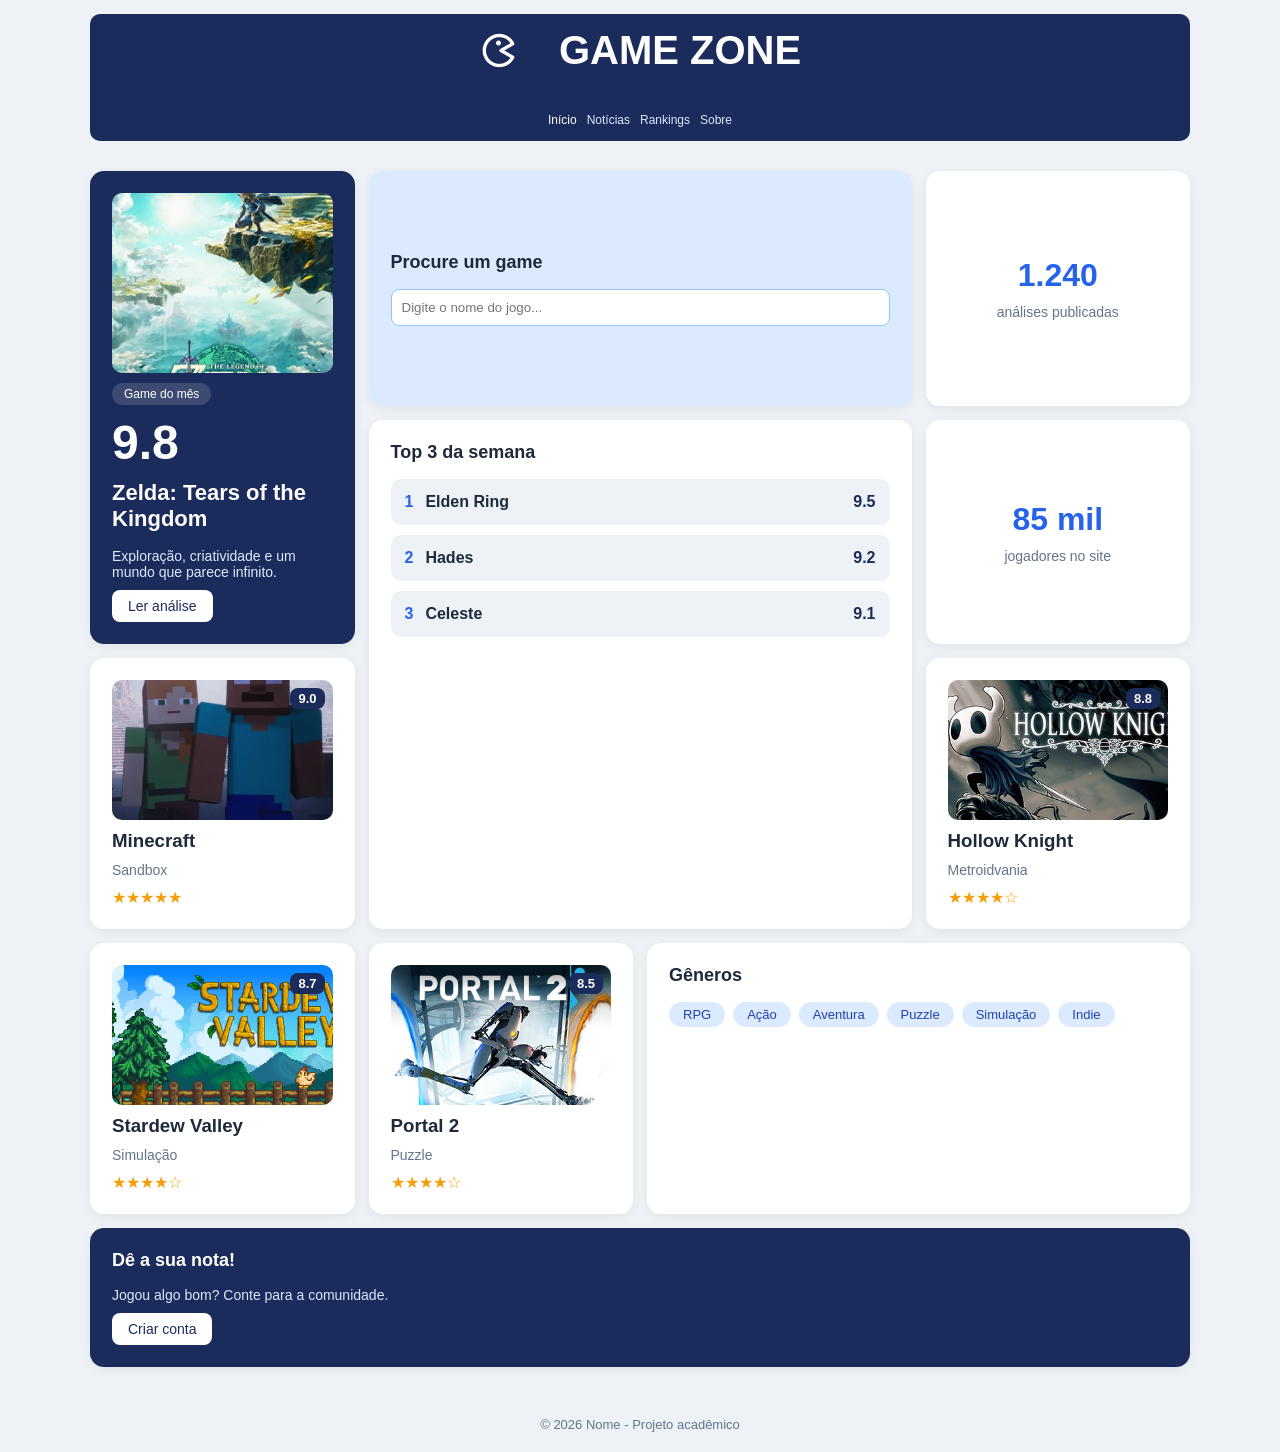
==== index.html @ fe99e579 "Add files via upload" ====
<!DOCTYPE html>
<html lang="pt-BR">

<head>
    <meta charset="UTF-8">
    <meta name="viewport" content="width=device-width, initial-scale=1.0">
    <title>Avaliações de Games</title>
    <link rel="stylesheet" href="style.css">
    <link rel="stylesheet" href="styleindex.css" />
    <link rel="stylesheet" href="https://unpkg.com/boxicons@2.1.4/css/boxicons.min.css">
</head>

<body>
    <header class="cabecalho">
        <span class="logo"><i class="bx bx-game"></i> Game Zone</span>
        <nav class="menu">
            <a class="ativo" href="index.html">Início</a>
            <a href="noticias.html">Notícias</a>
            <a href="jogos.html">Rankings</a>
            <a href="equipe.html">Sobre</a>
        </nav>
    </header>

    <main class="bento">
        <section class="card principal azul">
            <img src="img/zelda.jpg" alt="Zelda: Tears of the Kingdom">
            <span class="selo">Game do mês</span>
            <div class="nota-grande">9.8</div>
            <h2>Zelda: Tears of the Kingdom</h2>
            <p>Exploração, criatividade e um mundo que parece infinito.</p>
            <a class="botao" href="#">Ler análise</a>
        </section>

        <section class="card pesquisa azul-claro">
            <h2>Procure um game</h2>
            <input type="search" aria-label="Procurar um game" placeholder="Digite o nome do jogo...">
        </section>

        <section class="card avaliacao">
            <strong>1.240</strong>
            <p>análises publicadas</p>
        </section>

        <section class="card jogadores">
            <strong>85 mil</strong>
            <p>jogadores no site</p>
        </section>

        <section class="card top3">
            <h2>Top 3 da semana</h2>
            <ol>
                <li><b>1</b><span>Elden Ring</span><em>9.5</em></li>
                <li><b>2</b><span>Hades</span><em>9.2</em></li>
                <li><b>3</b><span>Celeste</span><em>9.1</em></li>
            </ol>
        </section>

        <section class="card cartao-jogos">
            <div class="nota">9.0</div>
            <img src="img/minecraft.png" alt="Minecraft">
            <h3>Minecraft</h3>
            <p>Sandbox</p>
            <div class="estrelas">★★★★★</div>
        </section>

        <section class="card cartao-jogos">
            <div class="nota">8.8</div>
            <img src="img/hollow-knight.jpg" alt="Hollow Knight">
            <h3>Hollow Knight</h3>
            <p>Metroidvania</p>
            <div class="estrelas">★★★★☆</div>
        </section>

        <section class="card cartao-jogos">
            <div class="nota">8.7</div>
            <img src="img/stardew-valley.jpg" alt="Stardew Valley">
            <h3>Stardew Valley</h3>
            <p>Simulação</p>
            <div class="estrelas">★★★★☆</div>
        </section>

        <section class="card cartao-jogos">
            <div class="nota">8.5</div>
            <img src="img/portal-2.jpg" alt="Portal 2">
            <h3>Portal 2</h3>
            <p>Puzzle</p>
            <div class="estrelas">★★★★☆</div>
        </section>

        <section class="card generos">
            <h2>Gêneros</h2>
            <div>
                <a>RPG</a>
                <a>Ação</a>
                <a>Aventura</a>
                <a>Puzzle</a>
                <a>Simulação</a>
                <a>Indie</a>
            </div>
        </section>

        <section class="card avalie azul">
            <h2>Dê a sua nota!</h2>
            <p>Jogou algo bom? Conte para a comunidade.</p>
            <a class="botao" href="">Criar conta</a>
        </section>
    </main>

    <footer>© 2026 Nome - Projeto acadêmico</footer>
</body>

</html>
---- style.css ----
/* 
   CONFIGURAÇÃO GERAL
 */

* {
  box-sizing: border-box;
  margin: 0;
  padding: 0;
}

body {
  background: #eef2f7;
  color: #1e293b;
  font-family: Arial, sans-serif;
}

/* 
   CABEÇALHO GAME ZONE
 */

.cabecalho {
  display: flex;
  flex-direction: column;

  justify-content: center;
  align-items: center;

  gap: 40px;

  max-width: 1100px;
  margin: 14px auto;

  padding: 14px 20px;

  background: #1b2b5b;
  border-radius: 10px;
}

/* LOGO */

.logo {
  display: flex;
  align-items: center;
  gap: 40px;

  color: #ffffff;
  font-size: 40px;
  font-weight: bold;

  text-transform: uppercase;
}

/* MENU DE NAVEGAÇÃO */

.menu {
  display: flex;
  justify-content: center;
  align-items: center;

  gap: 10px;
}

.menu a {
  color: #dbeafe;
  text-decoration: none;

  font-size: 12px;

  transition: 0.3s;
}

.menu a:hover,
.menu a.ativo {
  color: #ffffff;
}

/* 
   CONTEÚDO PRINCIPAL
 */

main {
  max-width: 1100px;
  margin: 30px auto;
  padding: 20px;
}

/* 
   NOTÍCIAS
 */

.noticias {
  margin-bottom: 35px;
}

.noticias h2 {
  font-size: 24px;
  margin-bottom: 18px;

  color: #1e293b;
}

/* 
   CARDS DAS NOTÍCIAS*/

.card-noticia {
  display: flex;
  align-items: flex-start;

  gap: 15px;

  background: #ffffff;

  padding: 16px;
  margin-bottom: 15px;

  border-radius: 12px;

  box-shadow: 0 3px 12px rgba(0, 0, 0, 0.05);

  transition: 0.3s;
}

/* EFEITO DO CARD */

.card-noticia:hover {
  transform: translateY(-3px);

  box-shadow: 0 5px 18px rgba(0, 0, 0, 0.1);
}

/* 
   IMAGENS DAS NOTÍCIAS
 */

.card-noticia img {
  width: 90px;
  height: 132px;

  object-fit: cover;

  border-radius: 8px;

  flex-shrink: 0;
}

/* 
   INFORMAÇÕES DAS NOTÍCIAS*/

.informacoes {
  display: flex;
  flex-direction: column;
  align-items: flex-start;

  gap: 7px;
}

.informacoes h3 {
  font-size: 17px;
  color: #1e293b;
}

.informacoes p {
  font-size: 14px;
  color: #64748b;
}

.informacoes small {
  font-size: 11px;
  color: #64748b;
}

/* AVALIAÇÕES*/

.avaliacao span {
  color: #64748b;
  font-size: 12px;
}

/*  BOTÃO DE CURTIR*/

.btn-curtir {
  margin-top: 12px;

  padding: 7px 14px;

  border: 1px solid #2563eb;
  border-radius: 8px;

  background: transparent;
  color: #2563eb;

  cursor: pointer;
  font-size: 14px;

  transition: 0.3s;
}

.btn-curtir:hover {
  background: #2563eb;
  color: #ffffff;
}

/*BENTO GRID - OUTRAS PÁGINAS*/

.bento-grid {
  display: grid;

  grid-template-columns: repeat(4, 1fr);

  gap: 14px;

  max-width: 1000px;
  margin: 0 auto;

  padding: 20px;
}

.card {
  background: #ffffff;
  border-radius: 14px;
  padding: 22px;
}

.card h2 {
  font-size: 18px;
  margin-bottom: 6px;
}

.card p {
  color: #64748b;
  font-size: 14px;
}

.card i {
  font-size: 32px;
  color: #2563eb;

  margin-bottom: 10px;

  display: block;
}

/* TAMANHOS DOS CARDS */

.largo {
  grid-column: span 2;
}

.alto {
  grid-row: span 2;
}

.grande {
  grid-column: span 2;
  grid-row: span 2;
}

/* CARD AZUL */

.azul {
  background: #2563eb;
  color: #ffffff;
}

.azul p {
  color: #dbeafe;
}

.azul i {
  color: #ffffff;
}

/* CARD AZUL CLARO */

.azul-claro {
  background: #dbeafe;
}

.azul-claro i {
  color: #1e40af;
}

/* LINKS DOS CARDS */

.card a {
  color: #2563eb;
  text-decoration: none;
}

.card a:hover {
  text-decoration: underline;
}

footer {
  text-align: center;
  color: #64748b;
  font-size: 13px;
  padding: 20px;
}

/* RESPONSIVIDADE */

@media (max-width: 700px) {
  main {
    padding: 12px;
  }

  .cabecalho {
    margin: 10px;
    padding: 15px;
  }

  .card-noticia {
    gap: 10px;
    padding: 12px;
  }

  .card-noticia img {
    width: 75px;
    height: 110px;
  }

  .informacoes h3 {
    font-size: 15px;
  }

  .bento-grid {
    grid-template-columns: 1fr;
  }

  .largo,
  .grande,
  .alto {
    grid-column: span 1;
    grid-row: span 1;
  }
}
---- styleindex.css ----
/* HOME - BENTO GRID
   Base dos cards (.card, .azul, .azul-claro) vem do style.css.
   Aqui: só o grid e o que é exclusivo da home. */

.bento {
  display: grid;
  grid-template-columns: repeat(4, 1fr);
  /* "." = célula livre: os 4 jogos entram nela em ordem */
  grid-template-areas:
    "principal pesquisa pesquisa num1"
    "principal ranking  ranking  num2"
    ".         ranking  ranking  ."
    ".         .        generos  generos"
    "chamada   chamada  chamada  chamada";
  gap: 14px;
  padding: 0; /* o main já tem padding */
}

.bento .card {
  display: flex;
  flex-direction: column;
  gap: 10px;
  box-shadow: 0 3px 12px rgba(0, 0, 0, 0.06);
}

/* posições */
.principal        { grid-area: principal; }
.pesquisa         { grid-area: pesquisa; justify-content: center; }
.avaliacao, .jogadores { justify-content: center; text-align: center; }
.avaliacao        { grid-area: num1; }
.jogadores        { grid-area: num2; }
.top3             { grid-area: ranking; }
.generos          { grid-area: generos; }
.avalie           { grid-area: chamada; align-items: flex-start; }

/* destaque */
.principal img {
  width: 100%;
  height: 180px;
  object-fit: cover;
  border-radius: 10px;
}
.principal h2 { font-size: 22px; }
.selo {
  align-self: flex-start;
  padding: 4px 12px;
  border-radius: 20px;
  background: rgba(255, 255, 255, 0.15);
  font-size: 12px;
}
.nota-grande { font-size: 48px; font-weight: bold; }

/* busca */
.pesquisa input {
  padding: 10px;
  border: 1px solid #93c5fd;
  border-radius: 8px;
}

/* números */
.avaliacao strong, .jogadores strong { font-size: 32px; color: #2563eb; }

/* ranking */
.top3 ol { list-style: none; display: flex; flex-direction: column; gap: 10px; }
.top3 li {
  display: flex;
  align-items: center;
  gap: 12px;
  padding: 14px;
  border-radius: 10px;
  background: #eef2f7;
}
.top3 li span { flex: 1; font-weight: bold; }
.top3 li b { color: #2563eb; }
.top3 li em { font-style: normal; font-weight: bold; color: #1b2b5b; }

/* jogos */
.cartao-jogos { position: relative; }
.cartao-jogos img {
  width: 100%;
  height: 140px;
  object-fit: cover;
  border-radius: 10px;
}
.cartao-jogos .nota {
  position: absolute;
  top: 30px;
  right: 30px;
  padding: 3px 8px;
  border-radius: 8px;
  background: #1b2b5b;
  color: #ffffff;
  font-size: 13px;
  font-weight: bold;
}
.estrelas { color: #f59e0b; }

/* gêneros */
.generos div { display: flex; flex-wrap: wrap; gap: 8px; }
.generos a {
  padding: 5px 14px;
  border-radius: 20px;
  background: #dbeafe;
  color: #1e40af;
  font-size: 13px;
}

/* botão (.card a pinta de azul, por isso .card .botao) */
.card .botao {
  align-self: flex-start;
  margin-top: auto;
  padding: 8px 16px;
  border-radius: 8px;
  background: #2563eb;
  color: #ffffff;
  font-size: 14px;
  text-decoration: none;
}

/* azul da nav (#1b2b5b) nos cards azuis da home */
.bento .azul { background: #1b2b5b; }
.azul .botao { background: #ffffff; color: #1b2b5b; }

/* celular: 1 coluna */
@media (max-width: 700px) {
  .bento {
    grid-template-columns: 1fr;
    grid-template-areas: none;
  }
  .bento > *,
  .jogadores { grid-area: auto; }
}
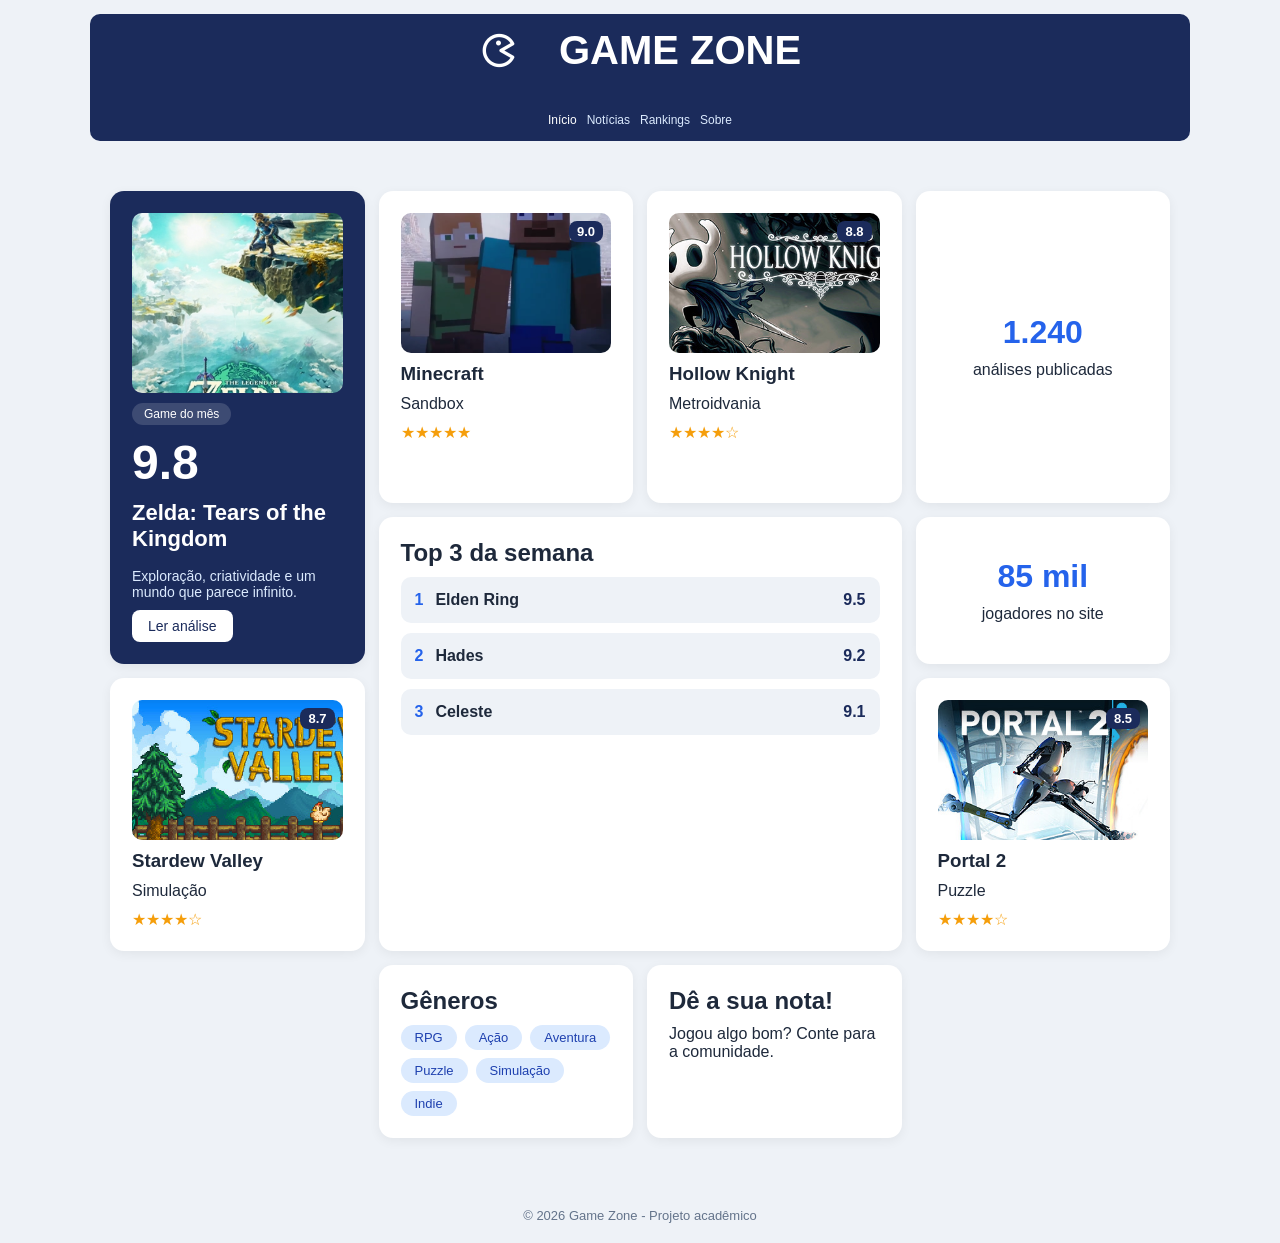
==== commit 07725855: "novas posiçoes do bento-grid" ====
--- a/index.html
+++ b/index.html
@@ -1,112 +1,113 @@
-<!DOCTYPE html>
+<!doctype html>
 <html lang="pt-BR">
+  <head>
+    <meta charset="UTF-8" />
+    <meta name="viewport" content="width=device-width, initial-scale=1.0" />
+    <title>Avaliações de Games</title>
+    <link rel="stylesheet" href="style.css" />
+    <link rel="stylesheet" href="styleindex.css" />
+    <link
+      rel="stylesheet"
+      href="https://unpkg.com/boxicons@2.1.4/css/boxicons.min.css"
+    />
+  </head>
 
-<head>
-    <meta charset="UTF-8">
-    <meta name="viewport" content="width=device-width, initial-scale=1.0">
-    <title>Avaliações de Games</title>
-    <link rel="stylesheet" href="style.css">
-    <link rel="stylesheet" href="styleindex.css" />
-    <link rel="stylesheet" href="https://unpkg.com/boxicons@2.1.4/css/boxicons.min.css">
-</head>
-
-<body>
+  <body>
     <header class="cabecalho">
-        <span class="logo"><i class="bx bx-game"></i> Game Zone</span>
-        <nav class="menu">
-            <a class="ativo" href="index.html">Início</a>
-            <a href="noticias.html">Notícias</a>
-            <a href="jogos.html">Rankings</a>
-            <a href="equipe.html">Sobre</a>
-        </nav>
+      <span class="logo"><i class="bx bx-game"></i> Game Zone</span>
+      <nav class="menu">
+        <a class="ativo" href="index.html">Início</a>
+        <a href="noticias.html">Notícias</a>
+        <a href="jogos.html">Rankings</a>
+        <a href="equipe.html">Sobre</a>
+      </nav>
     </header>
 
     <main class="bento">
-        <section class="card principal azul">
-            <img src="img/zelda.jpg" alt="Zelda: Tears of the Kingdom">
-            <span class="selo">Game do mês</span>
-            <div class="nota-grande">9.8</div>
-            <h2>Zelda: Tears of the Kingdom</h2>
-            <p>Exploração, criatividade e um mundo que parece infinito.</p>
-            <a class="botao" href="#">Ler análise</a>
-        </section>
+      <section class="card principal azul">
+        <img src="img/zelda.jpg" alt="Zelda: Tears of the Kingdom" />
+        <span class="selo">Game do mês</span>
+        <div class="nota-grande">9.8</div>
+        <h2>Zelda: Tears of the Kingdom</h2>
+        <p>Exploração, criatividade e um mundo que parece infinito.</p>
+        <a class="botao" href="#">Ler análise</a>
+      </section>
 
-        <section class="card pesquisa azul-claro">
+      <!-- <section class="card pesquisa azul-claro">
             <h2>Procure um game</h2>
             <input type="search" aria-label="Procurar um game" placeholder="Digite o nome do jogo...">
-        </section>
+        </section> -->
 
-        <section class="card avaliacao">
-            <strong>1.240</strong>
-            <p>análises publicadas</p>
-        </section>
+      <section class="avaliacao">
+        <strong>1.240</strong>
+        <p>análises publicadas</p>
+      </section>
 
-        <section class="card jogadores">
-            <strong>85 mil</strong>
-            <p>jogadores no site</p>
-        </section>
+      <section class="jogadores">
+        <strong>85 mil</strong>
+        <p>jogadores no site</p>
+      </section>
 
-        <section class="card top3">
-            <h2>Top 3 da semana</h2>
-            <ol>
-                <li><b>1</b><span>Elden Ring</span><em>9.5</em></li>
-                <li><b>2</b><span>Hades</span><em>9.2</em></li>
-                <li><b>3</b><span>Celeste</span><em>9.1</em></li>
-            </ol>
-        </section>
+      <section class="top3">
+        <h2>Top 3 da semana</h2>
+        <ol>
+          <li><b>1</b><span>Elden Ring</span><em>9.5</em></li>
+          <li><b>2</b><span>Hades</span><em>9.2</em></li>
+          <li><b>3</b><span>Celeste</span><em>9.1</em></li>
+        </ol>
+      </section>
 
-        <section class="card cartao-jogos">
-            <div class="nota">9.0</div>
-            <img src="img/minecraft.png" alt="Minecraft">
-            <h3>Minecraft</h3>
-            <p>Sandbox</p>
-            <div class="estrelas">★★★★★</div>
-        </section>
+      <section class="cartao-jogos">
+        <div class="nota">9.0</div>
+        <img src="img/minecraft.png" alt="Minecraft" />
+        <h3>Minecraft</h3>
+        <p>Sandbox</p>
+        <div class="estrelas">★★★★★</div>
+      </section>
 
-        <section class="card cartao-jogos">
-            <div class="nota">8.8</div>
-            <img src="img/hollow-knight.jpg" alt="Hollow Knight">
-            <h3>Hollow Knight</h3>
-            <p>Metroidvania</p>
-            <div class="estrelas">★★★★☆</div>
-        </section>
+      <section class="cartao-jogos">
+        <div class="nota">8.8</div>
+        <img src="img/hollow-knight.jpg" alt="Hollow Knight" />
+        <h3>Hollow Knight</h3>
+        <p>Metroidvania</p>
+        <div class="estrelas">★★★★☆</div>
+      </section>
 
-        <section class="card cartao-jogos">
-            <div class="nota">8.7</div>
-            <img src="img/stardew-valley.jpg" alt="Stardew Valley">
-            <h3>Stardew Valley</h3>
-            <p>Simulação</p>
-            <div class="estrelas">★★★★☆</div>
-        </section>
+      <section class="cartao-jogos">
+        <div class="nota">8.7</div>
+        <img src="img/stardew-valley.jpg" alt="Stardew Valley" />
+        <h3>Stardew Valley</h3>
+        <p>Simulação</p>
+        <div class="estrelas">★★★★☆</div>
+      </section>
 
-        <section class="card cartao-jogos">
-            <div class="nota">8.5</div>
-            <img src="img/portal-2.jpg" alt="Portal 2">
-            <h3>Portal 2</h3>
-            <p>Puzzle</p>
-            <div class="estrelas">★★★★☆</div>
-        </section>
+      <section class="cartao-jogos">
+        <div class="nota">8.5</div>
+        <img src="img/portal-2.jpg" alt="Portal 2" />
+        <h3>Portal 2</h3>
+        <p>Puzzle</p>
+        <div class="estrelas">★★★★☆</div>
+      </section>
 
-        <section class="card generos">
-            <h2>Gêneros</h2>
-            <div>
-                <a>RPG</a>
-                <a>Ação</a>
-                <a>Aventura</a>
-                <a>Puzzle</a>
-                <a>Simulação</a>
-                <a>Indie</a>
-            </div>
-        </section>
+      <section class="generos">
+        <h2>Gêneros</h2>
+        <div>
+          <a>RPG</a>
+          <a>Ação</a>
+          <a>Aventura</a>
+          <a>Puzzle</a>
+          <a>Simulação</a>
+          <a>Indie</a>
+        </div>
+      </section>
 
-        <section class="card avalie azul">
-            <h2>Dê a sua nota!</h2>
-            <p>Jogou algo bom? Conte para a comunidade.</p>
-            <a class="botao" href="">Criar conta</a>
-        </section>
+      <section class="avalie">
+        <h2>Dê a sua nota!</h2>
+        <p>Jogou algo bom? Conte para a comunidade.</p>
+        <!-- <a class="botao" href="">Criar conta</a> -->
+      </section>
     </main>
 
-    <footer>© 2026 Nome - Projeto acadêmico</footer>
-</body>
-
-</html>+    <footer>© 2026 Game Zone - Projeto acadêmico</footer>
+  </body>
+</html>
--- a/style.css
+++ b/style.css
@@ -289,6 +289,48 @@
 
 .card a:hover {
   text-decoration: underline;
+}
+
+/* LAYOUT SIMPLES - PÁGINAS INTERNAS */
+
+.lista-cards {
+  display: flex;
+  flex-wrap: wrap;
+  gap: 14px;
+  margin-bottom: 20px;
+}
+
+.lista-cards .card {
+  flex: 1 1 220px;
+  max-width: 300px;
+}
+
+.secao-equipe {
+  background: #1b2b5b;
+  color: #ffffff;
+  border-radius: 14px;
+  padding: 22px;
+  margin-bottom: 20px;
+}
+
+.secao-equipe h2 {
+  font-size: 20px;
+  margin-bottom: 6px;
+}
+
+.secao-equipe p {
+  color: #dbeafe;
+  font-size: 14px;
+}
+
+.secao-equipe i {
+  color: #ffffff;
+}
+
+.titulo-secao {
+  font-size: 24px;
+  margin-bottom: 18px;
+  color: #1e293b;
 }
 
 footer {
--- a/styleindex.css
+++ b/styleindex.css
@@ -1,46 +1,87 @@
 /* HOME - BENTO GRID
-   Base dos cards (.card, .azul, .azul-claro) vem do style.css.
-   Aqui: só o grid e o que é exclusivo da home. */
+   Base dos cards (.card, .azul) vem do style.css. */
 
+:root {
+  --azul: #1b2b5b;
+  --azul-vivo: #2563eb;
+  --azul-claro: #dbeafe;
+  --cinza: #eef2f7;
+}
+
+/* GRID */
 .bento {
   display: grid;
   grid-template-columns: repeat(4, 1fr);
-  /* "." = célula livre: os 4 jogos entram nela em ordem */
+  gap: 14px;
+  /* "." = célula livre: os 4 cards de jogos entram nelas em ordem */
   grid-template-areas:
     "principal pesquisa pesquisa num1"
     "principal ranking  ranking  num2"
     ".         ranking  ranking  ."
-    ".         .        generos  generos"
-    "chamada   chamada  chamada  chamada";
-  gap: 14px;
-  padding: 0; /* o main já tem padding */
+    ".         generos  chamada .";
 }
 
-.bento .card {
+.bento > section {
+  background: #ffffff;
+  border-radius: 14px;
+  padding: 22px;
   display: flex;
   flex-direction: column;
   gap: 10px;
   box-shadow: 0 3px 12px rgba(0, 0, 0, 0.06);
 }
 
-/* posições */
-.principal        { grid-area: principal; }
-.pesquisa         { grid-area: pesquisa; justify-content: center; }
-.avaliacao, .jogadores { justify-content: center; text-align: center; }
-.avaliacao        { grid-area: num1; }
-.jogadores        { grid-area: num2; }
-.top3             { grid-area: ranking; }
-.generos          { grid-area: generos; }
-.avalie           { grid-area: chamada; align-items: flex-start; }
+.bento .azul {
+  background: var(--azul);
+}
 
-/* destaque */
-.principal img {
+/* POSIÇÕES */
+.principal {
+  grid-area: principal;
+}
+.pesquisa {
+  grid-area: pesquisa;
+  justify-content: center;
+}
+.avaliacao {
+  grid-area: num1;
+}
+.jogadores {
+  grid-area: num2;
+}
+.top3 {
+  grid-area: ranking;
+}
+.generos {
+  grid-area: generos;
+}
+.avalie {
+  grid-area: chamada;
+  align-items: flex-start;
+}
+
+/* IMAGENS (destaque e jogos) */
+.principal img,
+.cartao-jogos img {
   width: 100%;
-  height: 180px;
   object-fit: cover;
   border-radius: 10px;
 }
-.principal h2 { font-size: 22px; }
+.principal img {
+  height: 180px;
+}
+.cartao-jogos img {
+  height: 140px;
+}
+
+/* DESTAQUE */
+.principal h2 {
+  font-size: 22px;
+}
+.nota-grande {
+  font-size: 48px;
+  font-weight: bold;
+}
 .selo {
   align-self: flex-start;
   padding: 4px 12px;
@@ -48,39 +89,57 @@
   background: rgba(255, 255, 255, 0.15);
   font-size: 12px;
 }
-.nota-grande { font-size: 48px; font-weight: bold; }
 
-/* busca */
+/* BUSCA */
 .pesquisa input {
   padding: 10px;
   border: 1px solid #93c5fd;
   border-radius: 8px;
 }
 
-/* números */
-.avaliacao strong, .jogadores strong { font-size: 32px; color: #2563eb; }
+/* NÚMEROS */
+.avaliacao,
+.jogadores {
+  justify-content: center;
+  text-align: center;
+}
+.avaliacao strong,
+.jogadores strong {
+  font-size: 32px;
+  color: var(--azul-vivo);
+}
 
-/* ranking */
-.top3 ol { list-style: none; display: flex; flex-direction: column; gap: 10px; }
+/* RANKING */
+.top3 ol {
+  list-style: none;
+  display: flex;
+  flex-direction: column;
+  gap: 10px;
+}
 .top3 li {
   display: flex;
   align-items: center;
   gap: 12px;
   padding: 14px;
   border-radius: 10px;
-  background: #eef2f7;
+  background: var(--cinza);
 }
-.top3 li span { flex: 1; font-weight: bold; }
-.top3 li b { color: #2563eb; }
-.top3 li em { font-style: normal; font-weight: bold; color: #1b2b5b; }
+.top3 li span {
+  flex: 1;
+  font-weight: bold;
+}
+.top3 li b {
+  color: var(--azul-vivo);
+}
+.top3 li em {
+  font-style: normal;
+  font-weight: bold;
+  color: var(--azul);
+}
 
-/* jogos */
-.cartao-jogos { position: relative; }
-.cartao-jogos img {
-  width: 100%;
-  height: 140px;
-  object-fit: cover;
-  border-radius: 10px;
+/* JOGOS */
+.cartao-jogos {
+  position: relative;
 }
 .cartao-jogos .nota {
   position: absolute;
@@ -88,45 +147,52 @@
   right: 30px;
   padding: 3px 8px;
   border-radius: 8px;
-  background: #1b2b5b;
-  color: #ffffff;
+  background: var(--azul);
+  color: #fff;
   font-size: 13px;
   font-weight: bold;
 }
-.estrelas { color: #f59e0b; }
+.estrelas {
+  color: #f59e0b;
+}
 
-/* gêneros */
-.generos div { display: flex; flex-wrap: wrap; gap: 8px; }
+/* GÊNEROS */
+.generos div {
+  display: flex;
+  flex-wrap: wrap;
+  gap: 8px;
+}
 .generos a {
   padding: 5px 14px;
   border-radius: 20px;
-  background: #dbeafe;
+  background: var(--azul-claro);
   color: #1e40af;
   font-size: 13px;
 }
 
-/* botão (.card a pinta de azul, por isso .card .botao) */
+/* BOTÃO (.card a pinta de azul, por isso .card .botao) */
 .card .botao {
   align-self: flex-start;
   margin-top: auto;
   padding: 8px 16px;
   border-radius: 8px;
-  background: #2563eb;
-  color: #ffffff;
+  background: var(--azul-vivo);
+  color: #fff;
   font-size: 14px;
   text-decoration: none;
 }
+.azul .botao {
+  background: #fff;
+  color: var(--azul);
+}
 
-/* azul da nav (#1b2b5b) nos cards azuis da home */
-.bento .azul { background: #1b2b5b; }
-.azul .botao { background: #ffffff; color: #1b2b5b; }
-
-/* celular: 1 coluna */
+/* CELULAR: 1 coluna */
 @media (max-width: 700px) {
   .bento {
     grid-template-columns: 1fr;
     grid-template-areas: none;
   }
-  .bento > *,
-  .jogadores { grid-area: auto; }
+  .bento > * {
+    grid-area: auto;
+  }
 }
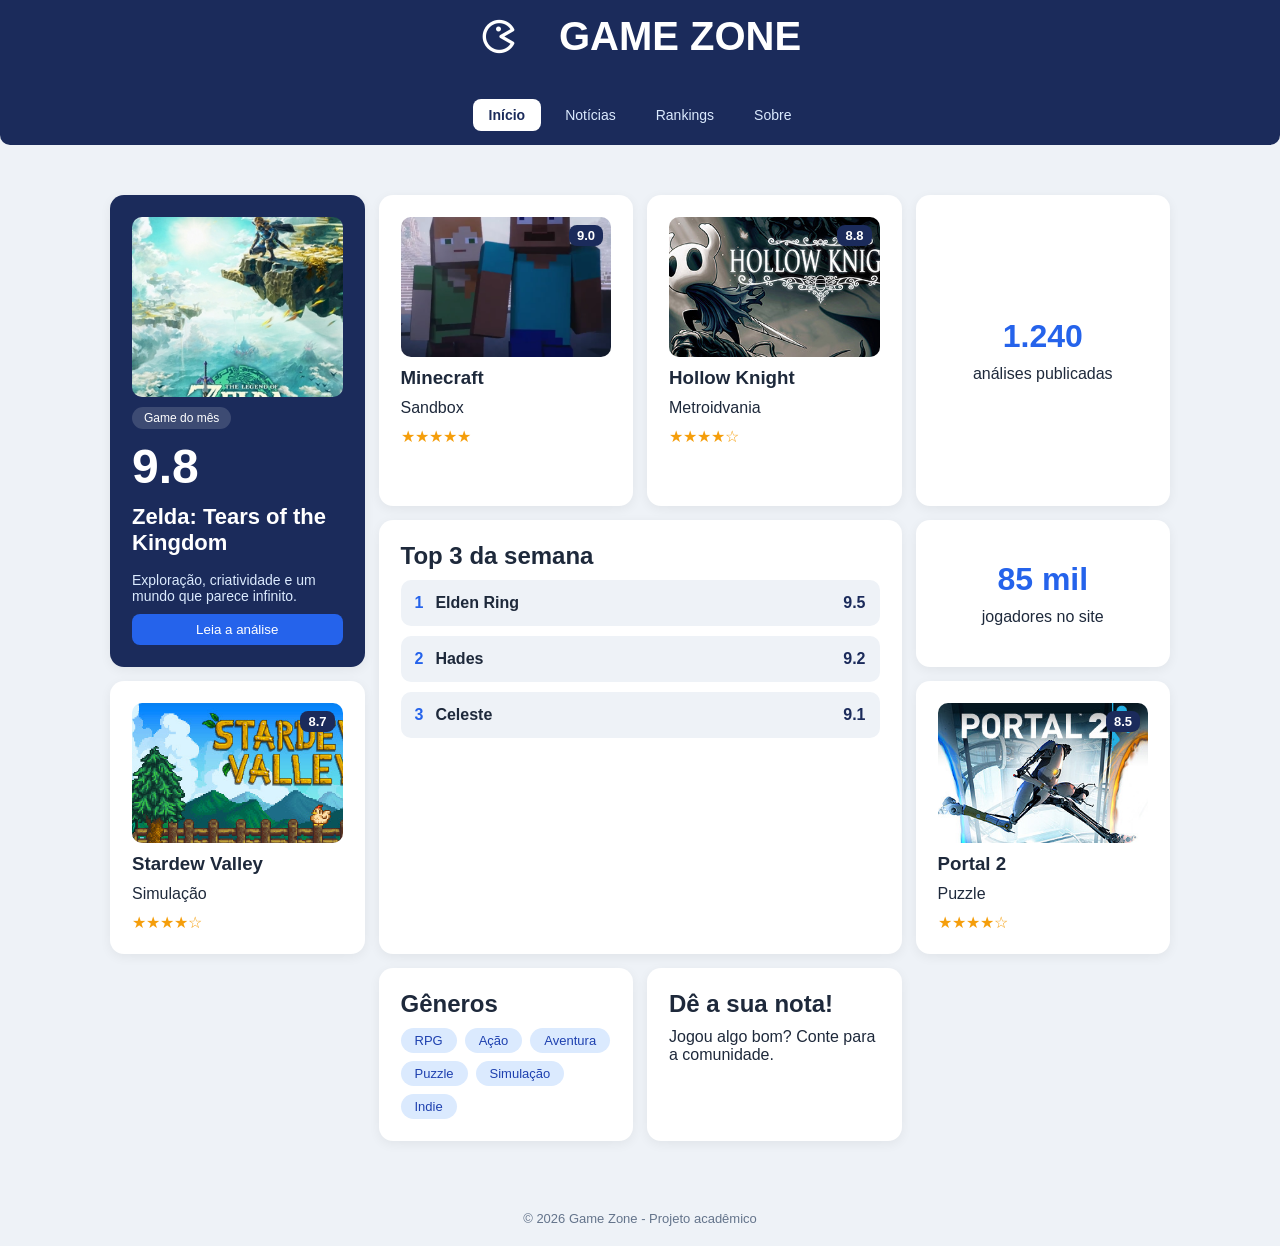
==== commit 380341ea: "Novo estilo da tela incial, novo estilo da Nav bar, colocado ul li em vez de <a> ajuste no css, adic" ====
--- a/index.html
+++ b/index.html
@@ -4,8 +4,8 @@
     <meta charset="UTF-8" />
     <meta name="viewport" content="width=device-width, initial-scale=1.0" />
     <title>Avaliações de Games</title>
-    <link rel="stylesheet" href="style.css" />
-    <link rel="stylesheet" href="styleindex.css" />
+    <link rel="stylesheet" href="./css/style.css" />
+    <link rel="stylesheet" href="./css/styleindex.css" />
     <link
       rel="stylesheet"
       href="https://unpkg.com/boxicons@2.1.4/css/boxicons.min.css"
@@ -15,11 +15,13 @@
   <body>
     <header class="cabecalho">
       <span class="logo"><i class="bx bx-game"></i> Game Zone</span>
-      <nav class="menu">
-        <a class="ativo" href="index.html">Início</a>
-        <a href="noticias.html">Notícias</a>
-        <a href="jogos.html">Rankings</a>
-        <a href="equipe.html">Sobre</a>
+      <nav class="menu" aria-label="Navegação principal">
+        <ul>
+          <li><a href="index.html" aria-current="page">Início</a></li>
+          <li><a href="noticias.html">Notícias</a></li>
+          <li><a href="jogos.html">Rankings</a></li>
+          <li><a href="equipe.html">Sobre</a></li>
+        </ul>
       </nav>
     </header>
 
@@ -30,8 +32,22 @@
         <div class="nota-grande">9.8</div>
         <h2>Zelda: Tears of the Kingdom</h2>
         <p>Exploração, criatividade e um mundo que parece infinito.</p>
-        <a class="botao" href="#">Ler análise</a>
+        <button id="btn-analise">Leia a análise</button>
       </section>
+
+      <dialog class="analise" id="popup-analise">
+        <h2>Análise de Tears of the Kingdom</h2>
+        <p>
+          A maioria dos jogadores adora Tears of the Kingdom: elogiam a
+          liberdade de exploração, a criatividade do Ultrahand e do Fuse, a
+          história e a trilha sonora. Os críticos dizem que parece um “Breath of
+          the Wild maior” e que as mecânicas de construção cansam. A nota dos
+          usuários no Metacritic ficou perto de 8,1 a 8,4 em 2023, abaixo dos
+          cerca de 96 da crítica. Esses números podem ter mudado, então vale
+          conferir o valor atual.
+        </p>
+        <button id="fechar-analise">Fechar</button>
+      </dialog>
 
       <!-- <section class="card pesquisa azul-claro">
             <h2>Procure um game</h2>
@@ -110,4 +126,5 @@
 
     <footer>© 2026 Game Zone - Projeto acadêmico</footer>
   </body>
+  <script src="script.js"></script>
 </html>
--- a/css/style.css
+++ b/css/style.css
@@ -0,0 +1,405 @@
+/*
+   CONFIGURAÇÃO GERAL
+ */
+
+* {
+  box-sizing: border-box;
+  margin: 0;
+  padding: 0;
+}
+
+body {
+  background: #eef2f7;
+  color: #1e293b;
+  font-family: Arial, sans-serif;
+}
+
+/* CABEÇALHO GAME ZONE*/
+
+.cabecalho {
+  display: flex;
+  flex-direction: column;
+  justify-content: center;
+  align-items: center;
+  gap: 40px;
+  padding: 14px 20px;
+  background: #1b2b5b;
+  border-radius: 0 0 10px 10px;
+}
+
+/* LOGO */
+
+.logo {
+  display: flex;
+  align-items: center;
+  gap: 40px;
+
+  color: #ffffff;
+  font-size: 40px;
+  font-weight: bold;
+
+  text-transform: uppercase;
+}
+
+/* MENU DE NAVEGAÇÃO (nav > ul > li > a) */
+
+.menu ul {
+  display: flex;
+  justify-content: center;
+  align-items: center;
+  flex-wrap: wrap;
+
+  gap: 8px;
+
+  list-style: none;
+}
+
+.menu a {
+  display: block;
+
+  color: #dbeafe;
+  text-decoration: none;
+
+  font-size: 14px;
+
+  padding: 8px 16px;
+  border-radius: 8px;
+
+  transition:
+    background 0.3s,
+    color 0.3s;
+}
+
+.menu a:hover,
+.menu a:focus-visible {
+  background: rgba(255, 255, 255, 0.12);
+  color: #ffffff;
+}
+
+/* PÁGINA ATUAL (aceita aria-current e a classe .ativo) */
+
+.menu a[aria-current="page"],
+.menu a.ativo {
+  background: #ffffff;
+  color: #1b2b5b;
+  font-weight: bold;
+}
+
+/*
+   CONTEÚDO PRINCIPAL
+ */
+
+main {
+  max-width: 1100px;
+  margin: 30px auto;
+  padding: 20px;
+}
+
+/*
+   NOTÍCIAS
+ */
+
+.noticias {
+  margin-bottom: 35px;
+}
+
+.noticias h2 {
+  font-size: 24px;
+  margin-bottom: 18px;
+
+  color: #1e293b;
+}
+
+/*
+   CARDS DAS NOTÍCIAS*/
+
+.card-noticia {
+  display: flex;
+  align-items: flex-start;
+
+  gap: 15px;
+
+  background: #ffffff;
+
+  padding: 16px;
+  margin-bottom: 15px;
+
+  border-radius: 12px;
+
+  box-shadow: 0 3px 12px rgba(0, 0, 0, 0.05);
+
+  transition: 0.3s;
+}
+
+/* EFEITO DO CARD */
+
+.card-noticia:hover {
+  transform: translateY(-3px);
+
+  box-shadow: 0 5px 18px rgba(0, 0, 0, 0.1);
+}
+
+/*
+   IMAGENS DAS NOTÍCIAS
+ */
+
+.card-noticia img {
+  width: 90px;
+  height: 132px;
+
+  object-fit: cover;
+
+  border-radius: 8px;
+
+  flex-shrink: 0;
+}
+
+/*
+   INFORMAÇÕES DAS NOTÍCIAS*/
+
+.informacoes {
+  display: flex;
+  flex-direction: column;
+  align-items: flex-start;
+
+  gap: 7px;
+}
+
+.informacoes h3 {
+  font-size: 17px;
+  color: #1e293b;
+}
+
+.informacoes p {
+  font-size: 14px;
+  color: #64748b;
+}
+
+.informacoes small {
+  font-size: 11px;
+  color: #64748b;
+}
+
+/* AVALIAÇÕES*/
+
+.avaliacao span {
+  color: #64748b;
+  font-size: 12px;
+}
+
+/*  BOTÃO DE CURTIR*/
+
+.btn-curtir {
+  margin-top: 12px;
+
+  padding: 7px 14px;
+
+  border: 1px solid #2563eb;
+  border-radius: 8px;
+
+  background: transparent;
+  color: #2563eb;
+
+  cursor: pointer;
+  font-size: 14px;
+
+  transition: 0.3s;
+}
+
+.btn-curtir:hover {
+  background: #2563eb;
+  color: #ffffff;
+}
+
+/*BENTO GRID - OUTRAS PÁGINAS*/
+
+.bento-grid {
+  display: grid;
+
+  grid-template-columns: repeat(4, 1fr);
+
+  gap: 14px;
+
+  max-width: 1000px;
+  margin: 0 auto;
+
+  padding: 20px;
+}
+
+.card {
+  background: #ffffff;
+  border-radius: 14px;
+  padding: 22px;
+}
+
+.card h2 {
+  font-size: 18px;
+  margin-bottom: 6px;
+}
+
+.card p {
+  color: #64748b;
+  font-size: 14px;
+}
+
+.card i {
+  font-size: 32px;
+  color: #2563eb;
+
+  margin-bottom: 10px;
+
+  display: block;
+}
+
+/* TAMANHOS DOS CARDS */
+
+.largo {
+  grid-column: span 2;
+}
+
+.alto {
+  grid-row: span 2;
+}
+
+.grande {
+  grid-column: span 2;
+  grid-row: span 2;
+}
+
+/* CARD AZUL */
+
+.azul {
+  background: #2563eb;
+  color: #ffffff;
+}
+
+.azul p {
+  color: #dbeafe;
+}
+
+.azul i {
+  color: #ffffff;
+}
+
+/* CARD AZUL CLARO */
+
+.azul-claro {
+  background: #dbeafe;
+}
+
+.azul-claro i {
+  color: #1e40af;
+}
+
+/* LINKS DOS CARDS */
+
+.card a {
+  color: #2563eb;
+  text-decoration: none;
+}
+
+.card a:hover {
+  text-decoration: underline;
+}
+
+/* LAYOUT SIMPLES - PÁGINAS INTERNAS */
+
+.lista-cards {
+  display: flex;
+  flex-wrap: wrap;
+  gap: 14px;
+  margin-bottom: 20px;
+}
+
+.lista-cards .card {
+  flex: 1 1 220px;
+  max-width: 300px;
+}
+
+.secao-equipe {
+  background: #1b2b5b;
+  color: #ffffff;
+  border-radius: 14px;
+  padding: 22px;
+  margin-bottom: 20px;
+}
+
+.secao-equipe h2 {
+  font-size: 20px;
+  margin-bottom: 6px;
+}
+
+.secao-equipe p {
+  color: #dbeafe;
+  font-size: 14px;
+}
+
+.secao-equipe i {
+  color: #ffffff;
+}
+
+.titulo-secao {
+  font-size: 24px;
+  margin-bottom: 18px;
+  color: #1e293b;
+}
+
+/* POP UP DE ANÁLISE (<dialog id="popup-analise">) */
+
+#popup-analise {
+  margin: auto; /* centraliza (o reset "* { margin: 0 }" removeria isso) */
+  border: none;
+  border-radius: 12px;
+  padding: 24px;
+  max-width: 480px;
+  width: calc(100% - 32px);
+}
+
+#popup-analise::backdrop {
+  background: rgba(0, 0, 0, 0.5);
+}
+
+footer {
+  text-align: center;
+  color: #64748b;
+  font-size: 13px;
+  padding: 20px;
+}
+
+/* RESPONSIVIDADE */
+
+@media (max-width: 700px) {
+  main {
+    padding: 12px;
+  }
+
+  .cabecalho {
+    margin: 10px;
+    padding: 15px;
+  }
+
+  .card-noticia {
+    gap: 10px;
+    padding: 12px;
+  }
+
+  .card-noticia img {
+    width: 75px;
+    height: 110px;
+  }
+
+  .informacoes h3 {
+    font-size: 15px;
+  }
+
+  .bento-grid {
+    grid-template-columns: 1fr;
+  }
+
+  .largo,
+  .grande,
+  .alto {
+    grid-column: span 1;
+    grid-row: span 1;
+  }
+}
--- a/css/styleindex.css
+++ b/css/styleindex.css
@@ -0,0 +1,228 @@
+/* HOME - BENTO GRID
+   Base dos cards (.card, .azul) vem do style.css. */
+
+:root {
+  --azul: #1b2b5b;
+  --azul-vivo: #2563eb;
+  --azul-claro: #dbeafe;
+  --cinza: #eef2f7;
+}
+
+/* GRID */
+.bento {
+  display: grid;
+  grid-template-columns: repeat(4, 1fr);
+  gap: 14px;
+  /* "." = célula livre: os 4 cards de jogos entram nelas em ordem */
+  grid-template-areas:
+    "principal pesquisa pesquisa num1"
+    "principal ranking  ranking  num2"
+    ".         ranking  ranking  ."
+    ".         generos  chamada .";
+}
+
+.bento > section {
+  background: #ffffff;
+  border-radius: 14px;
+  padding: 22px;
+  display: flex;
+  flex-direction: column;
+  gap: 10px;
+  box-shadow: 0 3px 12px rgba(0, 0, 0, 0.06);
+}
+
+.bento .azul {
+  background: var(--azul);
+}
+
+/* POSIÇÕES */
+.principal {
+  grid-area: principal;
+}
+/* .pesquisa {
+  grid-area: pesquisa;
+  justify-content: center;
+} */
+.avaliacao {
+  grid-area: num1;
+}
+.jogadores {
+  grid-area: num2;
+}
+.top3 {
+  grid-area: ranking;
+}
+.generos {
+  grid-area: generos;
+}
+.avalie {
+  grid-area: chamada;
+  align-items: flex-start;
+}
+
+/* IMAGENS (destaque e jogos) */
+.principal img,
+.cartao-jogos img {
+  width: 100%;
+  object-fit: cover;
+  border-radius: 10px;
+}
+.principal img {
+  height: 180px;
+}
+.cartao-jogos img {
+  height: 140px;
+}
+
+/* DESTAQUE */
+.principal h2 {
+  font-size: 22px;
+}
+.nota-grande {
+  font-size: 48px;
+  font-weight: bold;
+}
+.selo {
+  padding: 4px 12px;
+  border-radius: 20px;
+  background: rgba(255, 255, 255, 0.15);
+  font-size: 12px;
+  width: fit-content; /*serve para o selo não ocupar toda a largura do card, apenas o necessário */
+}
+
+/* BUSCA */
+.pesquisa input {
+  padding: 10px;
+  border: 1px solid #93c5fd;
+  border-radius: 8px;
+}
+
+/* NÚMEROS */
+.avaliacao,
+.jogadores {
+  justify-content: center;
+  text-align: center;
+}
+.avaliacao strong,
+.jogadores strong {
+  font-size: 32px;
+  color: var(--azul-vivo);
+}
+
+/* RANKING */
+.top3 ol {
+  list-style: none;
+  display: flex;
+  flex-direction: column;
+  gap: 10px;
+}
+.top3 li {
+  display: flex;
+  align-items: center;
+  gap: 12px;
+  padding: 14px;
+  border-radius: 10px;
+  background: var(--cinza);
+}
+.top3 li span {
+  flex: 1;
+  font-weight: bold;
+}
+.top3 li b {
+  color: var(--azul-vivo);
+}
+.top3 li em {
+  font-style: normal;
+  font-weight: bold;
+  color: var(--azul);
+}
+
+/* JOGOS */
+.cartao-jogos {
+  position: relative;
+}
+.cartao-jogos .nota {
+  position: absolute;
+  top: 30px;
+  right: 30px;
+  padding: 3px 8px;
+  border-radius: 8px;
+  background: var(--azul);
+  color: #fff;
+  font-size: 13px;
+  font-weight: bold;
+}
+.estrelas {
+  color: #f59e0b;
+}
+
+/* GÊNEROS */
+.generos div {
+  display: flex;
+  flex-wrap: wrap;
+  gap: 8px;
+}
+.generos a {
+  padding: 5px 14px;
+  border-radius: 20px;
+  background: var(--azul-claro);
+  color: #1e40af;
+  font-size: 13px;
+}
+
+/* BOTÃO (.card a pinta de azul, por isso .card .botao) */
+.card .botao {
+  align-self: flex-start;
+  margin-top: auto;
+  padding: 8px 16px;
+  border-radius: 8px;
+  background: var(--azul-vivo);
+  color: #fff;
+  font-size: 14px;
+  text-decoration: none;
+}
+.azul .botao {
+  background: #fff;
+  color: var(--azul);
+}
+
+#popup-analise {
+  border: none;
+  border-radius: 12px;
+  margin: auto;
+  justify-content: center;
+  padding: 24px;
+  max-width: 480px;
+}
+#popup-analise::backdrop {
+  background: rgba(0, 0, 0, 0.5);
+}
+
+/* botão que fecha a analise do game zelda */
+#fechar-analise {
+  background: var(--azul-vivo);
+  color: #fff;
+  border: none;
+  border-radius: 8px;
+  padding: 8px 16px;
+}
+
+/*botao para dar a análise do game zelda */
+#btn-analise {
+  background: var(--azul-vivo);
+  color: #fff;
+  border: none;
+  border-radius: 8px;
+  padding: 8px 16px;
+}
+
+/* CELULAR: 1 coluna */
+@media (max-width: 700px) {
+  .bento {
+    grid-template-columns: 1fr;
+    grid-template-areas: none;
+  }
+  .bento > * {
+    grid-area: auto;
+  }
+}
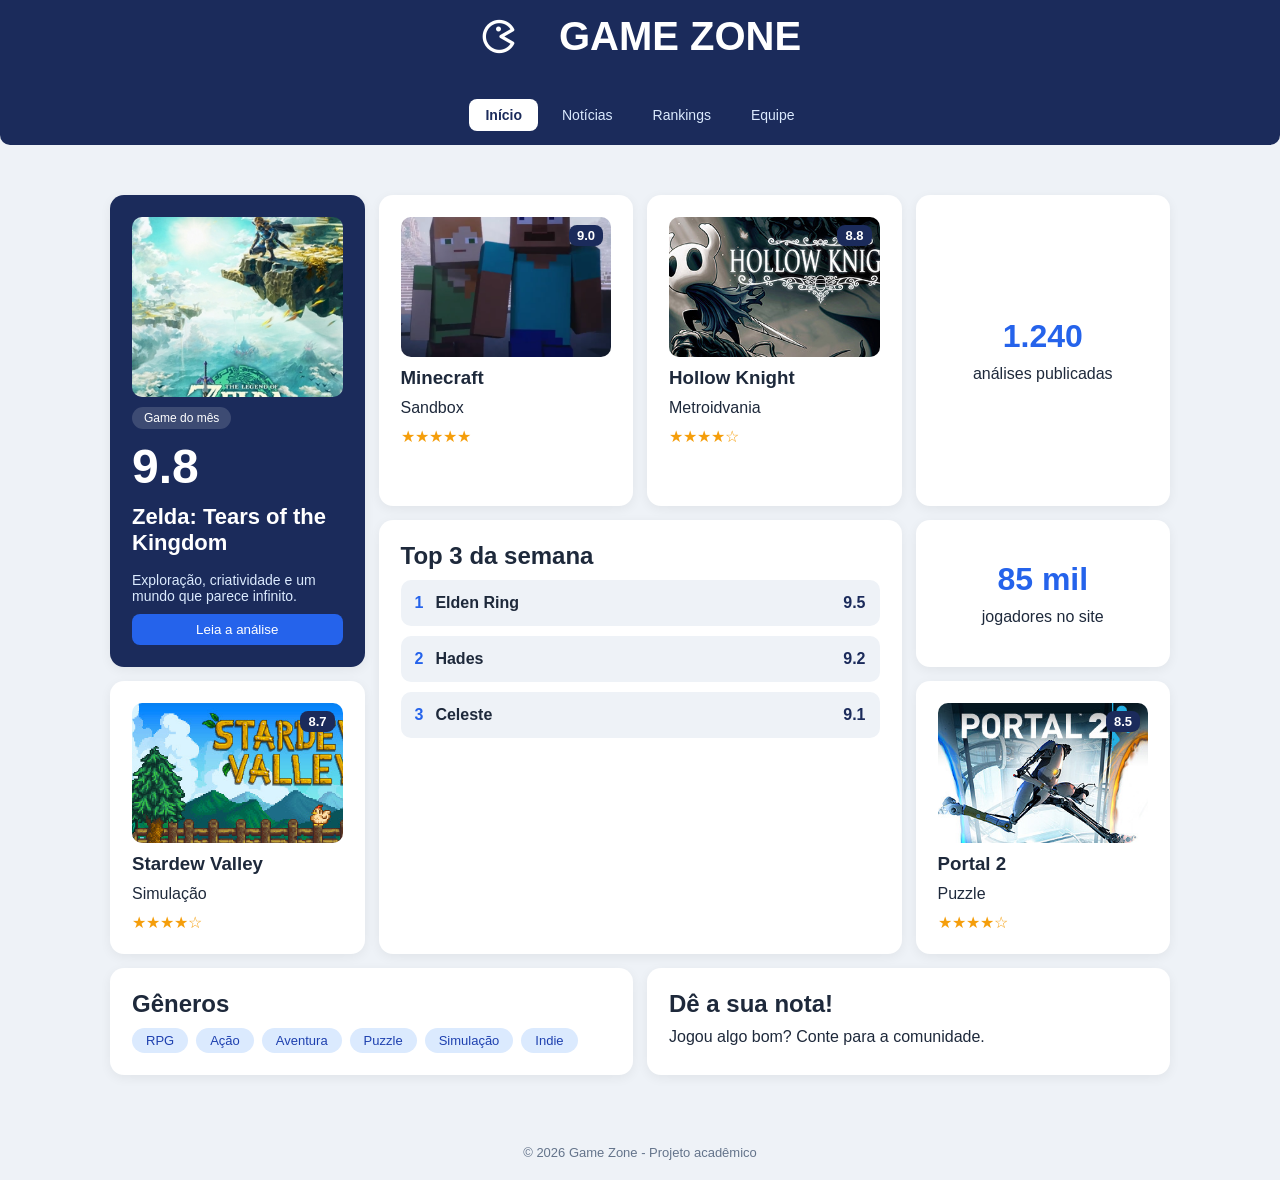
==== commit 3d183b6e: "troca de sobra para equipe" ====
--- a/index.html
+++ b/index.html
@@ -20,7 +20,7 @@
           <li><a href="index.html" aria-current="page">Início</a></li>
           <li><a href="noticias.html">Notícias</a></li>
           <li><a href="jogos.html">Rankings</a></li>
-          <li><a href="equipe.html">Sobre</a></li>
+          <li><a href="equipe.html">Equipe</a></li>
         </ul>
       </nav>
     </header>
--- a/css/style.css
+++ b/css/style.css
@@ -1,6 +1,6 @@
-/*
-   CONFIGURAÇÃO GERAL
- */
+/* ==========================================================================
+   GERAL — Compartilhado por todas as páginas
+   ========================================================================== */
 
 * {
   box-sizing: border-box;
@@ -14,7 +14,7 @@
   font-family: Arial, sans-serif;
 }
 
-/* CABEÇALHO GAME ZONE*/
+/* CABEÇALHO */
 
 .cabecalho {
   display: flex;
@@ -27,17 +27,13 @@
   border-radius: 0 0 10px 10px;
 }
 
-/* LOGO */
-
 .logo {
   display: flex;
   align-items: center;
   gap: 40px;
-
   color: #ffffff;
   font-size: 40px;
   font-weight: bold;
-
   text-transform: uppercase;
 }
 
@@ -48,23 +44,17 @@
   justify-content: center;
   align-items: center;
   flex-wrap: wrap;
-
   gap: 8px;
-
   list-style: none;
 }
 
 .menu a {
   display: block;
-
   color: #dbeafe;
   text-decoration: none;
-
-  font-size: 14px;
-
+  font-size: 14px;
   padding: 8px 16px;
   border-radius: 8px;
-
   transition:
     background 0.3s,
     color 0.3s;
@@ -75,8 +65,6 @@
   background: rgba(255, 255, 255, 0.12);
   color: #ffffff;
 }
-
-/* PÁGINA ATUAL (aceita aria-current e a classe .ativo) */
 
 .menu a[aria-current="page"],
 .menu a.ativo {
@@ -85,124 +73,23 @@
   font-weight: bold;
 }
 
-/*
-   CONTEÚDO PRINCIPAL
- */
-
 main {
   max-width: 1100px;
   margin: 30px auto;
   padding: 20px;
 }
 
-/*
-   NOTÍCIAS
- */
-
-.noticias {
-  margin-bottom: 35px;
-}
-
-.noticias h2 {
-  font-size: 24px;
-  margin-bottom: 18px;
-
-  color: #1e293b;
-}
-
-/*
-   CARDS DAS NOTÍCIAS*/
-
-.card-noticia {
-  display: flex;
-  align-items: flex-start;
-
-  gap: 15px;
-
-  background: #ffffff;
-
-  padding: 16px;
-  margin-bottom: 15px;
-
-  border-radius: 12px;
-
-  box-shadow: 0 3px 12px rgba(0, 0, 0, 0.05);
-
-  transition: 0.3s;
-}
-
-/* EFEITO DO CARD */
-
-.card-noticia:hover {
-  transform: translateY(-3px);
-
-  box-shadow: 0 5px 18px rgba(0, 0, 0, 0.1);
-}
-
-/*
-   IMAGENS DAS NOTÍCIAS
- */
-
-.card-noticia img {
-  width: 90px;
-  height: 132px;
-
-  object-fit: cover;
-
-  border-radius: 8px;
-
-  flex-shrink: 0;
-}
-
-/*
-   INFORMAÇÕES DAS NOTÍCIAS*/
-
-.informacoes {
-  display: flex;
-  flex-direction: column;
-  align-items: flex-start;
-
-  gap: 7px;
-}
-
-.informacoes h3 {
-  font-size: 17px;
-  color: #1e293b;
-}
-
-.informacoes p {
-  font-size: 14px;
-  color: #64748b;
-}
-
-.informacoes small {
-  font-size: 11px;
-  color: #64748b;
-}
-
-/* AVALIAÇÕES*/
-
-.avaliacao span {
-  color: #64748b;
-  font-size: 12px;
-}
-
-/*  BOTÃO DE CURTIR*/
+/* BOTÃO DE CURTIR */
 
 .btn-curtir {
   margin-top: 12px;
-
   padding: 7px 14px;
-
   border: 1px solid #2563eb;
   border-radius: 8px;
-
   background: transparent;
   color: #2563eb;
-
   cursor: pointer;
   font-size: 14px;
-
   transition: 0.3s;
 }
 
@@ -211,20 +98,7 @@
   color: #ffffff;
 }
 
-/*BENTO GRID - OUTRAS PÁGINAS*/
-
-.bento-grid {
-  display: grid;
-
-  grid-template-columns: repeat(4, 1fr);
-
-  gap: 14px;
-
-  max-width: 1000px;
-  margin: 0 auto;
-
-  padding: 20px;
-}
+/* CARDS BASE */
 
 .card {
   background: #ffffff;
@@ -245,10 +119,17 @@
 .card i {
   font-size: 32px;
   color: #2563eb;
-
   margin-bottom: 10px;
-
   display: block;
+}
+
+.card a {
+  color: #2563eb;
+  text-decoration: none;
+}
+
+.card a:hover {
+  text-decoration: underline;
 }
 
 /* TAMANHOS DOS CARDS */
@@ -256,98 +137,47 @@
 .largo {
   grid-column: span 2;
 }
-
 .alto {
   grid-row: span 2;
 }
-
 .grande {
   grid-column: span 2;
   grid-row: span 2;
 }
 
-/* CARD AZUL */
+/* CORES DOS CARDS */
 
 .azul {
   background: #2563eb;
   color: #ffffff;
 }
-
 .azul p {
   color: #dbeafe;
 }
-
 .azul i {
   color: #ffffff;
 }
-
-/* CARD AZUL CLARO */
 
 .azul-claro {
   background: #dbeafe;
 }
-
 .azul-claro i {
   color: #1e40af;
 }
 
-/* LINKS DOS CARDS */
-
-.card a {
-  color: #2563eb;
-  text-decoration: none;
-}
-
-.card a:hover {
-  text-decoration: underline;
-}
-
-/* LAYOUT SIMPLES - PÁGINAS INTERNAS */
-
-.lista-cards {
-  display: flex;
-  flex-wrap: wrap;
-  gap: 14px;
-  margin-bottom: 20px;
-}
-
-.lista-cards .card {
-  flex: 1 1 220px;
-  max-width: 300px;
-}
-
-.secao-equipe {
-  background: #1b2b5b;
-  color: #ffffff;
-  border-radius: 14px;
-  padding: 22px;
-  margin-bottom: 20px;
-}
-
-.secao-equipe h2 {
-  font-size: 20px;
-  margin-bottom: 6px;
-}
-
-.secao-equipe p {
-  color: #dbeafe;
-  font-size: 14px;
-}
-
-.secao-equipe i {
-  color: #ffffff;
-}
-
-.titulo-secao {
-  font-size: 24px;
-  margin-bottom: 18px;
-  color: #1e293b;
-}
-
-/* POP UP DE ANÁLISE (<dialog id="popup-analise">) */
+/* RODAPÉ */
+
+footer {
+  text-align: center;
+  color: #64748b;
+  font-size: 13px;
+  padding: 20px;
+}
+
+/* POP UP DE ANÁLISE */
 
 #popup-analise {
-  margin: auto; /* centraliza (o reset "* { margin: 0 }" removeria isso) */
+  margin: auto;
   border: none;
   border-radius: 12px;
   padding: 24px;
@@ -359,14 +189,207 @@
   background: rgba(0, 0, 0, 0.5);
 }
 
-footer {
-  text-align: center;
-  color: #64748b;
+/* ==========================================================================
+   NOTÍCIAS — noticias.html
+   ========================================================================== */
+
+.noticias {
+  margin-bottom: 35px;
+}
+
+.noticias h2 {
+  font-size: 24px;
+  margin-bottom: 18px;
+  color: #1e293b;
+}
+
+.card-noticia {
+  display: flex;
+  align-items: flex-start;
+  gap: 15px;
+  background: #ffffff;
+  padding: 16px;
+  margin-bottom: 15px;
+  border-radius: 12px;
+  box-shadow: 0 3px 12px rgba(0, 0, 0, 0.05);
+  transition: 0.3s;
+}
+
+.card-noticia:hover {
+  transform: translateY(-3px);
+  box-shadow: 0 5px 18px rgba(0, 0, 0, 0.1);
+}
+
+.card-noticia img {
+  width: 90px;
+  height: 132px;
+  object-fit: cover;
+  border-radius: 8px;
+  flex-shrink: 0;
+}
+
+.informacoes {
+  display: flex;
+  flex-direction: column;
+  align-items: flex-start;
+  gap: 7px;
+}
+
+.informacoes h3 {
+  font-size: 17px;
+  color: #1e293b;
+}
+.informacoes p {
+  font-size: 14px;
+  color: #64748b;
+}
+.informacoes small {
+  font-size: 11px;
+  color: #64748b;
+}
+
+.avaliacao span {
+  color: #64748b;
+  font-size: 12px;
+}
+
+/* ==========================================================================
+   JOGOS / RANKINGS — jogos.html
+   ========================================================================== */
+
+.caixa {
+  background: #ffffff;
+  border-radius: 14px;
+  padding: 22px;
+  min-height: 70vh;
+}
+
+.caixa h2 {
+  font-size: 24px;
+}
+
+.dica {
+  color: #64748b;
+  font-size: 14px;
+  margin: 4px 0 24px;
+}
+
+.generos {
+  display: grid;
+  grid-template-columns: repeat(3, 1fr);
+  gap: 30px;
+}
+
+.genero h3 {
+  font-size: 18px;
+  color: #2563eb;
+}
+
+.genero p {
+  color: #64748b;
+  font-size: 14px;
+  margin-top: 4px;
+}
+
+.ranking {
+  list-style: none;
+  margin-top: 10px;
+  counter-reset: posicao;
+}
+
+.ranking li {
+  display: flex;
+  align-items: center;
+  gap: 12px;
+  padding: 12px 0;
+  border-top: 1px solid #e2e8f0;
+  font-size: 15px;
+  counter-increment: posicao;
+}
+
+.ranking li::before {
+  content: counter(posicao);
+  display: flex;
+  justify-content: center;
+  align-items: center;
+  width: 28px;
+  height: 28px;
+  flex-shrink: 0;
+  border-radius: 50%;
+  background: #e2e8f0;
+  color: #475569;
   font-size: 13px;
+  font-weight: bold;
+}
+
+.ranking li:first-child::before {
+  background: #facc15;
+  color: #713f12;
+}
+
+.ranking .nome {
+  flex: 1;
+}
+
+.ranking .btn-curtir {
+  margin-top: 0;
+  padding: 6px 12px;
+}
+
+/* ==========================================================================
+   EQUIPE — equipe.html
+   ========================================================================== */
+
+.bento-grid {
+  display: grid;
+  grid-template-columns: repeat(4, 1fr);
+  gap: 14px;
+  max-width: 1000px;
+  margin: 0 auto;
   padding: 20px;
 }
 
-/* RESPONSIVIDADE */
+.lista-cards {
+  display: flex;
+  flex-wrap: wrap;
+  gap: 14px;
+  margin-bottom: 20px;
+}
+
+.lista-cards .card {
+  flex: 1 1 220px;
+  max-width: 300px;
+}
+
+.secao-equipe {
+  background: #1b2b5b;
+  color: #ffffff;
+  border-radius: 14px;
+  padding: 22px;
+  margin-bottom: 20px;
+}
+
+.secao-equipe h2 {
+  font-size: 20px;
+  margin-bottom: 6px;
+}
+.secao-equipe p {
+  color: #dbeafe;
+  font-size: 14px;
+}
+.secao-equipe i {
+  color: #ffffff;
+}
+
+.titulo-secao {
+  font-size: 24px;
+  margin-bottom: 18px;
+  color: #1e293b;
+}
+
+/* ==========================================================================
+   RESPONSIVIDADE
+   ========================================================================== */
 
 @media (max-width: 700px) {
   main {
@@ -403,3 +426,9 @@
     grid-row: span 1;
   }
 }
+
+@media (max-width: 800px) {
+  .generos {
+    grid-template-columns: 1fr;
+  }
+}
--- a/css/styleindex.css
+++ b/css/styleindex.css
@@ -15,10 +15,10 @@
   gap: 14px;
   /* "." = célula livre: os 4 cards de jogos entram nelas em ordem */
   grid-template-areas:
-    "principal pesquisa pesquisa num1"
+    "principal .        .        num1"
     "principal ranking  ranking  num2"
     ".         ranking  ranking  ."
-    ".         generos  chamada .";
+    "generos   generos  chamada  chamada";
 }
 
 .bento > section {
@@ -39,10 +39,6 @@
 .principal {
   grid-area: principal;
 }
-/* .pesquisa {
-  grid-area: pesquisa;
-  justify-content: center;
-} */
 .avaliacao {
   grid-area: num1;
 }
@@ -88,13 +84,6 @@
   background: rgba(255, 255, 255, 0.15);
   font-size: 12px;
   width: fit-content; /*serve para o selo não ocupar toda a largura do card, apenas o necessário */
-}
-
-/* BUSCA */
-.pesquisa input {
-  padding: 10px;
-  border: 1px solid #93c5fd;
-  border-radius: 8px;
 }
 
 /* NÚMEROS */
@@ -190,7 +179,6 @@
   border: none;
   border-radius: 12px;
   margin: auto;
-  justify-content: center;
   padding: 24px;
   max-width: 480px;
 }
@@ -198,22 +186,15 @@
   background: rgba(0, 0, 0, 0.5);
 }
 
-/* botão que fecha a analise do game zelda */
-#fechar-analise {
-  background: var(--azul-vivo);
-  color: #fff;
-  border: none;
-  border-radius: 8px;
-  padding: 8px 16px;
-}
-
-/*botao para dar a análise do game zelda */
+/* botão que fecha a analise do game zelda, e de abrir, pois os dois tem o mesmo estilo*/
+#fechar-analise,
 #btn-analise {
   background: var(--azul-vivo);
   color: #fff;
   border: none;
   border-radius: 8px;
   padding: 8px 16px;
+  cursor: pointer;
 }
 
 /* CELULAR: 1 coluna */
